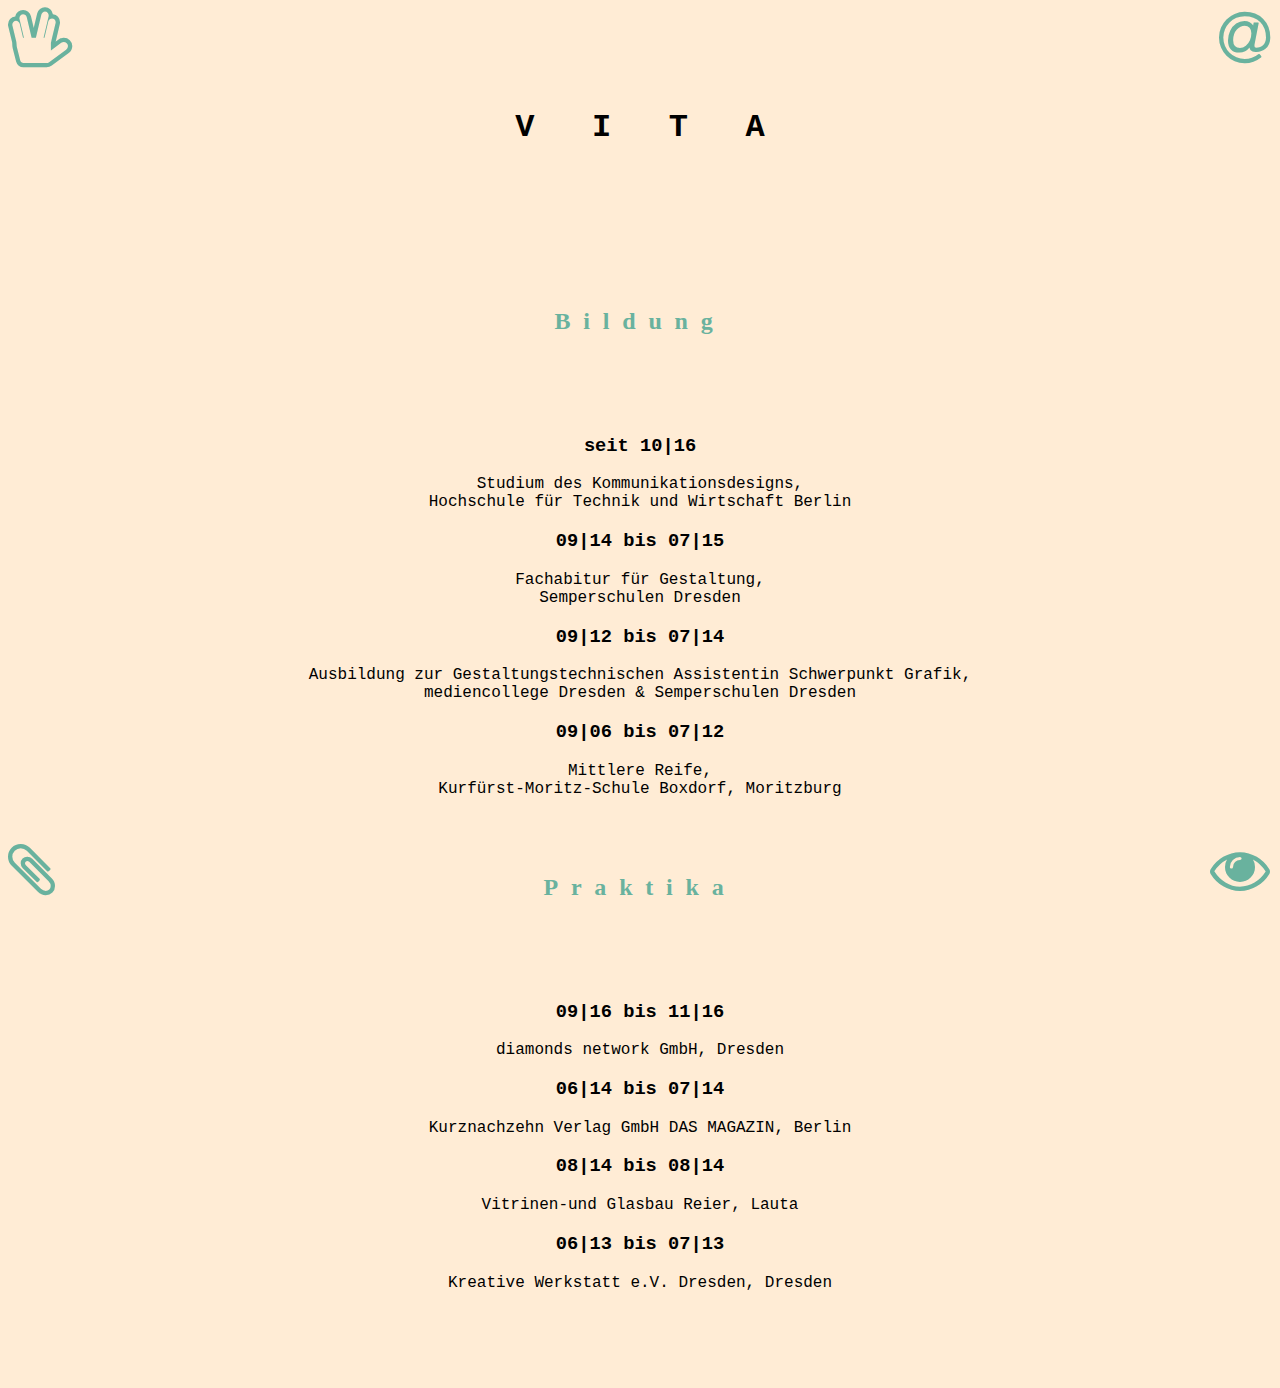
==== index.html @ 3ece0446 "link" ====
<html>
  <head>
    <meta charset="utf-8">
    <title>My Portfolio</title>
    <link href="css/stylesheet.css" rel="stylesheet" type="text/css">

    <link rel="stylesheet" href="https://cdnjs.cloudflare.com/ajax/libs/font-awesome/4.7.0/css/font-awesome.min.css">
  </head>

  <body>



    <div class="icon-home">
      <a href="home.html">
        <i class="fa fa-hand-spock-o" aria-hidden="true" style="font-size:60px;"></i>
      </a>
    </div>

    <div class="icon-contact">
      <a href="contact.html">
        <i class="fa fa-at" aria-hidden="true" style="font-size:60px;"></i>
      </a>
    </div>

    <div class="icon-vita">
      <a href="index.html">
        <i class="fa fa-paperclip" aria-hidden="true" style="font-size:60px;"></i>
      </a>
    </div>

    <div class="icon-work">
      <a href="work.html">
        <i class="fa fa-eye" aria-hidden="true" style="font-size:60px;"></i>
      </a>
    </div>



    <div class="row">

      <header class="title">
        <h1 class="doEm">VITA</h1>
      </header>

      <div class="header">
        <h2>Bildung</h2>
      </div>

      <h3>seit 10|16</h3>
        <p>Studium des Kommunikationsdesigns,<br>Hochschule für Technik und Wirtschaft Berlin</p>

      <h3>09|14 bis 07|15</h3>
        <p>Fachabitur für Gestaltung,<br>Semperschulen Dresden</p>

      <h3>09|12 bis 07|14</h3>
        <p>Ausbildung zur Gestaltungstechnischen Assistentin Schwerpunkt Grafik,</br> mediencollege Dresden &amp; Semperschulen Dresden</p>

      <h3>09|06 bis 07|12</h3>
        <p>Mittlere Reife,<br>Kurfürst-Moritz-Schule Boxdorf, Moritzburg</p>


      <div class="header">
        <h2>Praktika</h2>
      </div>

      <h3>09|16 bis 11|16</h3>
        <p>diamonds network GmbH, Dresden</p>

      <h3>06|14 bis 07|14</h3>
        <p>Kurznachzehn Verlag GmbH DAS MAGAZIN, Berlin</p>

      <h3>08|14 bis 08|14</h3>
        <P>Vitrinen-und Glasbau Reier, Lauta</p>

      <h3>06|13 bis 07|13</h3>
        <p>Kreative Werkstatt e.V. Dresden, Dresden</p>

    </div>


  </body>
</html>
---- css/stylesheet.css ----
body {
  background: #ffecd5
}

.icon-home i {
  position: fixed;
  color:#69b29e
}

.icon-contact i {
  position: fixed;
  right: 10px;
  color:#69b29e
}

.icon-vita i {
  position: fixed;
  bottom: 0px;
  color:#69b29e;
}

.icon-work i {
  position: fixed;
  bottom: 0px;
  right: 10px;
  color:#69b29e
}



.title {
  font-family: Consolas, Courier New, monospace;
  padding-top: 40px;
  padding-bottom: 40px;
  margin-bottom: 40px;
  text-align: center;
}

.doEm {
   letter-spacing: 1.8em;
   padding-left: 1.8em;
}

.header {
  font-family: Times New Roman, serif;
  padding-top: 40px;
  padding-bottom: 40px;
  margin-bottom: 40px;
  text-align: center;
  letter-spacing: 0.8em;
  color:#69b29e
}


.row {
  font-family: Consolas, Courier New, monospace;
  padding-top: 40px;
  padding-bottom: 40px;
  margin-bottom: 40px;
  padding-left: 70px;
  padding-right: 70px;

  text-align: center;

}
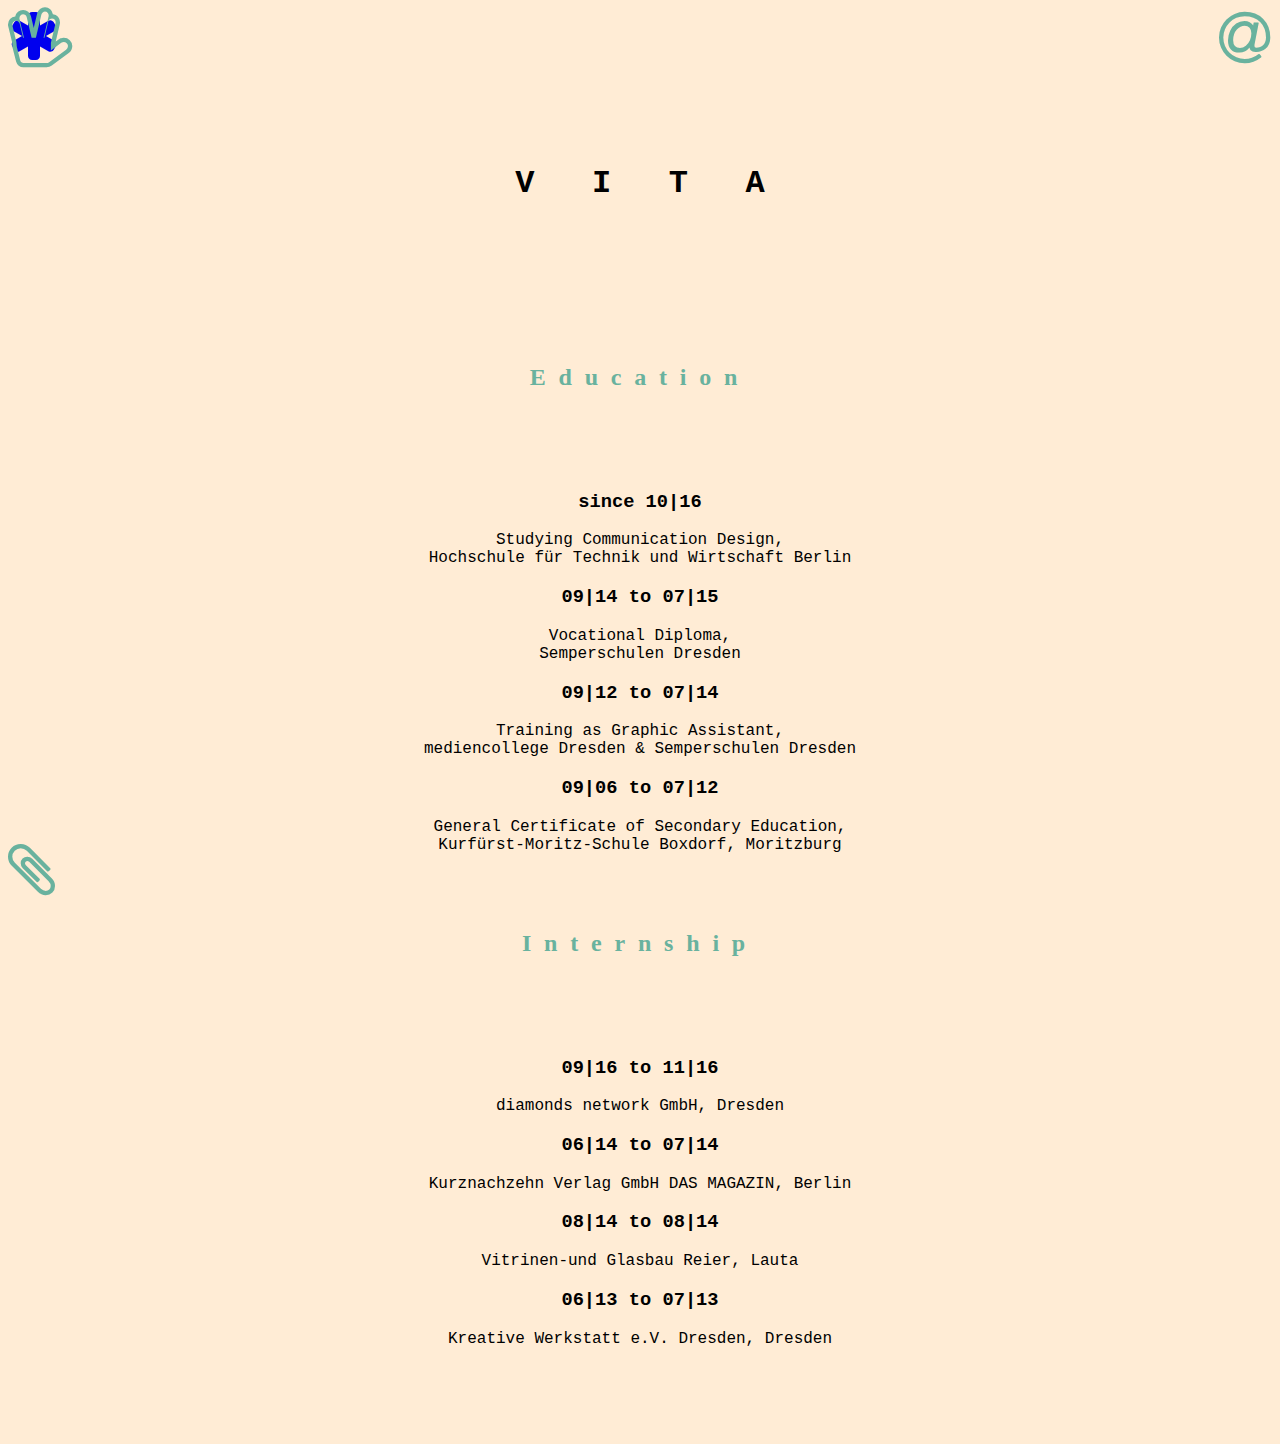
==== commit 7f2a35ce: "rename" ====
--- a/index.html
+++ b/index.html
@@ -1,16 +1,15 @@
 <html>
   <head>
     <meta charset="utf-8">
-    <title>My Portfolio</title>
+    <title>Vita of Mareike Dinger</title>
     <link href="css/stylesheet.css" rel="stylesheet" type="text/css">
-
     <link rel="stylesheet" href="https://cdnjs.cloudflare.com/ajax/libs/font-awesome/4.7.0/css/font-awesome.min.css">
   </head>
 
   <body>
 
 
-
+<!-- Icons Navigation-->
     <div class="icon-home">
       <a href="home.html">
         <i class="fa fa-hand-spock-o" aria-hidden="true" style="font-size:60px;"></i>
@@ -29,13 +28,12 @@
       </a>
     </div>
 
-    <div class="icon-work">
-      <a href="work.html">
-        <i class="fa fa-eye" aria-hidden="true" style="font-size:60px;"></i>
+    <div class="icon-about">
+      <a href="about.html">
+        <i class="fa fa-asterisk" aria-hidden="true" style="font-size:56px;"></i>
       </a>
     </div>
-
-
+<!-- Icons Navigation Ende-->
 
     <div class="row">
 
@@ -44,36 +42,36 @@
       </header>
 
       <div class="header">
-        <h2>Bildung</h2>
+        <h2>Education</h2>
       </div>
 
-      <h3>seit 10|16</h3>
-        <p>Studium des Kommunikationsdesigns,<br>Hochschule für Technik und Wirtschaft Berlin</p>
+      <h3>since 10|16</h3>
+        <p>Studying Communication Design,<br>Hochschule für Technik und Wirtschaft Berlin</p>
 
-      <h3>09|14 bis 07|15</h3>
-        <p>Fachabitur für Gestaltung,<br>Semperschulen Dresden</p>
+      <h3>09|14 to 07|15</h3>
+        <p>Vocational Diploma,<br>Semperschulen Dresden</p>
 
-      <h3>09|12 bis 07|14</h3>
-        <p>Ausbildung zur Gestaltungstechnischen Assistentin Schwerpunkt Grafik,</br> mediencollege Dresden &amp; Semperschulen Dresden</p>
+      <h3>09|12 to 07|14</h3>
+        <p>Training as Graphic Assistant,<br> mediencollege Dresden &amp; Semperschulen Dresden</p>
 
-      <h3>09|06 bis 07|12</h3>
-        <p>Mittlere Reife,<br>Kurfürst-Moritz-Schule Boxdorf, Moritzburg</p>
+      <h3>09|06 to 07|12</h3>
+        <p>General Certificate of Secondary Education,<br>Kurfürst-Moritz-Schule Boxdorf, Moritzburg</p>
 
 
       <div class="header">
-        <h2>Praktika</h2>
+        <h2>Internship</h2>
       </div>
 
-      <h3>09|16 bis 11|16</h3>
+      <h3>09|16 to 11|16</h3>
         <p>diamonds network GmbH, Dresden</p>
 
-      <h3>06|14 bis 07|14</h3>
+      <h3>06|14 to 07|14</h3>
         <p>Kurznachzehn Verlag GmbH DAS MAGAZIN, Berlin</p>
 
-      <h3>08|14 bis 08|14</h3>
+      <h3>08|14 to 08|14</h3>
         <P>Vitrinen-und Glasbau Reier, Lauta</p>
 
-      <h3>06|13 bis 07|13</h3>
+      <h3>06|13 to 07|13</h3>
         <p>Kreative Werkstatt e.V. Dresden, Dresden</p>
 
     </div>
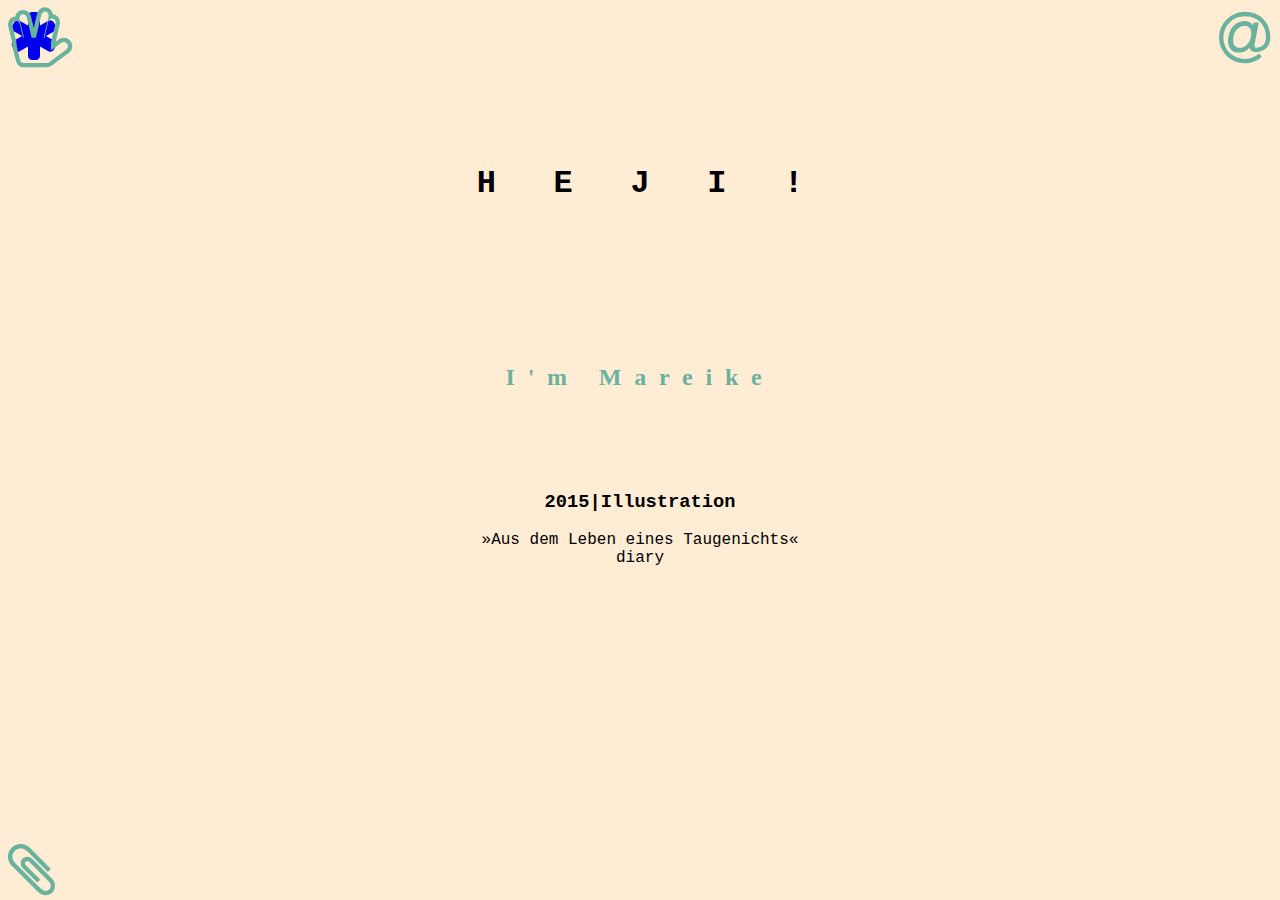
==== commit 6c7393a3: "changed index.html" ====
--- a/index.html
+++ b/index.html
@@ -1,7 +1,9 @@
+
+
 <html>
   <head>
     <meta charset="utf-8">
-    <title>Vita of Mareike Dinger</title>
+    <title>Mareike Dinger</title>
     <link href="css/stylesheet.css" rel="stylesheet" type="text/css">
     <link rel="stylesheet" href="https://cdnjs.cloudflare.com/ajax/libs/font-awesome/4.7.0/css/font-awesome.min.css">
   </head>
@@ -9,9 +11,9 @@
   <body>
 
 
-<!-- Icons Navigation-->
+  <!-- Icons Navigation-->
     <div class="icon-home">
-      <a href="home.html">
+      <a href="index.html">
         <i class="fa fa-hand-spock-o" aria-hidden="true" style="font-size:60px;"></i>
       </a>
     </div>
@@ -23,7 +25,7 @@
     </div>
 
     <div class="icon-vita">
-      <a href="index.html">
+      <a href="vita.html">
         <i class="fa fa-paperclip" aria-hidden="true" style="font-size:60px;"></i>
       </a>
     </div>
@@ -33,48 +35,22 @@
         <i class="fa fa-asterisk" aria-hidden="true" style="font-size:56px;"></i>
       </a>
     </div>
-<!-- Icons Navigation Ende-->
+  <!-- Icons Navigation Ende-->
 
     <div class="row">
 
       <header class="title">
-        <h1 class="doEm">VITA</h1>
+        <h1 class="doEm">HEJI!</h1>
       </header>
 
       <div class="header">
-        <h2>Education</h2>
+        <h2>I'm Mareike</h2>
       </div>
 
-      <h3>since 10|16</h3>
-        <p>Studying Communication Design,<br>Hochschule für Technik und Wirtschaft Berlin</p>
+      <h3>2015|Illustration</h3>
+        <p>»Aus dem Leben eines Taugenichts«<br>diary</p>
+    </div>
 
-      <h3>09|14 to 07|15</h3>
-        <p>Vocational Diploma,<br>Semperschulen Dresden</p>
-
-      <h3>09|12 to 07|14</h3>
-        <p>Training as Graphic Assistant,<br> mediencollege Dresden &amp; Semperschulen Dresden</p>
-
-      <h3>09|06 to 07|12</h3>
-        <p>General Certificate of Secondary Education,<br>Kurfürst-Moritz-Schule Boxdorf, Moritzburg</p>
-
-
-      <div class="header">
-        <h2>Internship</h2>
-      </div>
-
-      <h3>09|16 to 11|16</h3>
-        <p>diamonds network GmbH, Dresden</p>
-
-      <h3>06|14 to 07|14</h3>
-        <p>Kurznachzehn Verlag GmbH DAS MAGAZIN, Berlin</p>
-
-      <h3>08|14 to 08|14</h3>
-        <P>Vitrinen-und Glasbau Reier, Lauta</p>
-
-      <h3>06|13 to 07|13</h3>
-        <p>Kreative Werkstatt e.V. Dresden, Dresden</p>
-
-    </div>
 
 
   </body>
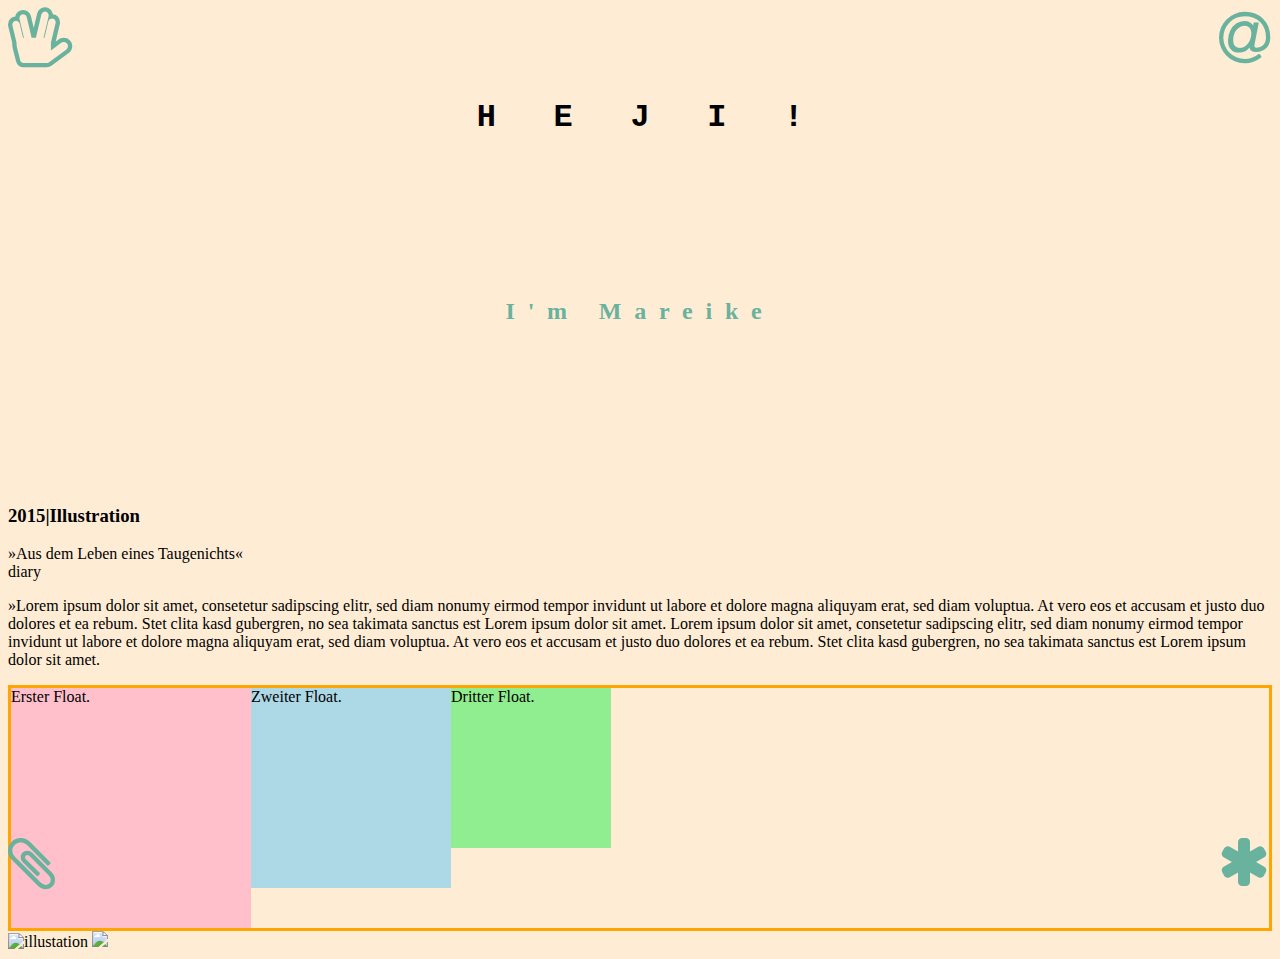
==== commit bf849241: "exercise float" ====
--- a/index.html
+++ b/index.html
@@ -47,11 +47,28 @@
         <h2>I'm Mareike</h2>
       </div>
 
+<!--try-->
+    </div>
+
+    <div class="illustration">
       <h3>2015|Illustration</h3>
         <p>»Aus dem Leben eines Taugenichts«<br>diary</p>
     </div>
 
+    <div class="illustration-text">
+        <p>»Lorem ipsum dolor sit amet, consetetur sadipscing elitr, sed diam nonumy eirmod tempor invidunt ut labore et dolore magna aliquyam erat, sed diam voluptua. At vero eos et accusam et justo duo dolores et ea rebum. Stet clita kasd gubergren, no sea takimata sanctus est Lorem ipsum dolor sit amet. Lorem ipsum dolor sit amet, consetetur sadipscing elitr, sed diam nonumy eirmod tempor invidunt ut labore et dolore magna aliquyam erat, sed diam voluptua. At vero eos et accusam et justo duo dolores et ea rebum. Stet clita kasd gubergren, no sea takimata sanctus est Lorem ipsum dolor sit amet.</p>
+    </div>
+<!--try2-->
 
-
+    <main>
+    	<div id="informationen">
+    		<div class="abschnitt">Erster Float.</div>
+    		<div class="abschnitt zwei">Zweiter Float.</div>
+    		<div class="abschnitt drei">Dritter Float.</div>
+    		<div class="clear"></div>
+    	</div>
+    </main>
+<img src="illustration_1.jpg" alt="illustation">
+<img src="delphin.gif">
   </body>
 </html>
--- a/css/stylesheet.css
+++ b/css/stylesheet.css
@@ -2,6 +2,7 @@
   background: #ffecd5
 }
 
+/* Icons Navigation */
 .icon-home i {
   position: fixed;
   color:#69b29e
@@ -15,27 +16,27 @@
 
 .icon-vita i {
   position: fixed;
-  bottom: 0px;
+  bottom: 6px;
   color:#69b29e;
 }
 
-.icon-work i {
+.icon-about i {
   position: fixed;
-  bottom: 0px;
+  bottom: 10px;
   right: 10px;
+
   color:#69b29e
 }
-
+/* Icons Navigation Ende*/
 
 
 .title {
   font-family: Consolas, Courier New, monospace;
-  padding-top: 40px;
+  padding-top: 70px;
   padding-bottom: 40px;
   margin-bottom: 40px;
   text-align: center;
 }
-
 .doEm {
    letter-spacing: 1.8em;
    padding-left: 1.8em;
@@ -54,12 +55,57 @@
 
 .row {
   font-family: Consolas, Courier New, monospace;
-  padding-top: 40px;
   padding-bottom: 40px;
   margin-bottom: 40px;
   padding-left: 70px;
   padding-right: 70px;
+  text-align: center;
+}
 
-  text-align: center;
+/*try*/
 
+.illustation {
+    float:right;
+    width:13em;
+    background-color:thistle;
 }
+.illustation-text {
+    margin-left: 14em;
+    background-color:lightblue;
+}
+/*try2*/
+#informationen {
+	border: 3px solid orange;
+}
+
+.abschnitt {
+	float: left;
+	width: 15em;
+	height: 15em;
+	background-color: pink;
+}
+
+.zwei {
+	width: 12.5em;
+	height: 12.5em;
+	background-color: lightblue;
+}
+
+.drei {
+	width: 10em;
+	height: 10em;
+	background-color: lightgreen;
+}
+
+.clear {
+	clear: both;
+}
+/* Reset Grundlayout.css bezüglich div-Elementen */
+
+div {
+	height: auto;
+	border: none;
+	margin: 0;
+	padding: 0;
+	width: auto;
+}
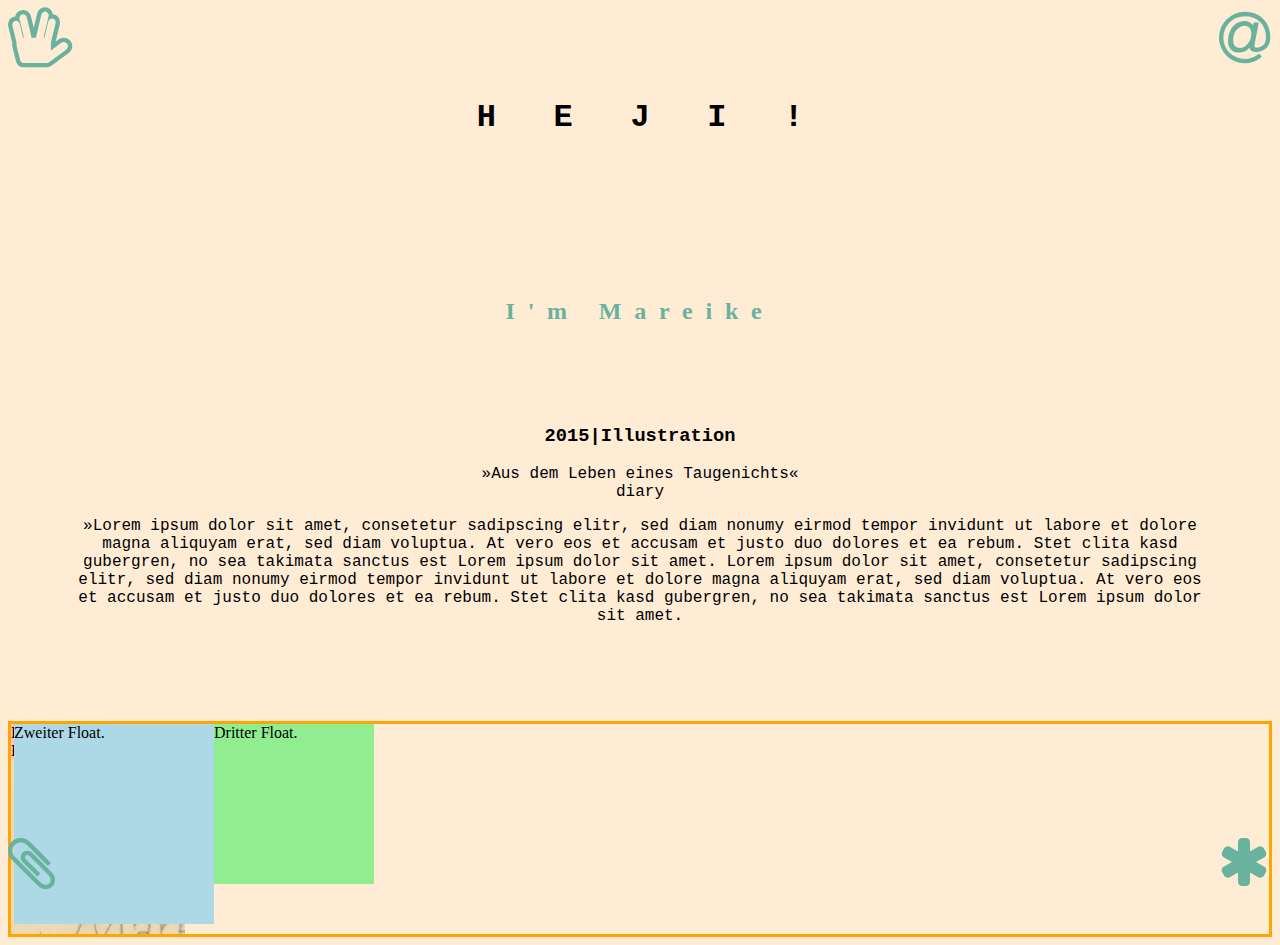
==== commit c7dec366: "created about + contact" ====
--- a/index.html
+++ b/index.html
@@ -8,9 +8,8 @@
     <link rel="stylesheet" href="https://cdnjs.cloudflare.com/ajax/libs/font-awesome/4.7.0/css/font-awesome.min.css">
   </head>
 
+
   <body>
-
-
   <!-- Icons Navigation-->
     <div class="icon-home">
       <a href="index.html">
@@ -37,7 +36,6 @@
     </div>
   <!-- Icons Navigation Ende-->
 
-    <div class="row">
 
       <header class="title">
         <h1 class="doEm">HEJI!</h1>
@@ -48,8 +46,8 @@
       </div>
 
 <!--try-->
-    </div>
 
+  <div class="row">
     <div class="illustration">
       <h3>2015|Illustration</h3>
         <p>»Aus dem Leben eines Taugenichts«<br>diary</p>
@@ -58,17 +56,26 @@
     <div class="illustration-text">
         <p>»Lorem ipsum dolor sit amet, consetetur sadipscing elitr, sed diam nonumy eirmod tempor invidunt ut labore et dolore magna aliquyam erat, sed diam voluptua. At vero eos et accusam et justo duo dolores et ea rebum. Stet clita kasd gubergren, no sea takimata sanctus est Lorem ipsum dolor sit amet. Lorem ipsum dolor sit amet, consetetur sadipscing elitr, sed diam nonumy eirmod tempor invidunt ut labore et dolore magna aliquyam erat, sed diam voluptua. At vero eos et accusam et justo duo dolores et ea rebum. Stet clita kasd gubergren, no sea takimata sanctus est Lorem ipsum dolor sit amet.</p>
     </div>
+  </div>
+
 <!--try2-->
 
     <main>
     	<div id="informationen">
-    		<div class="abschnitt">Erster Float.</div>
+    		<div class="abschnitt">Erster Float.
+            <img src="images/illustration_1_detail_3.jpg" width="174"
+  alt="illustation">
+
+
+        </div>
     		<div class="abschnitt zwei">Zweiter Float.</div>
     		<div class="abschnitt drei">Dritter Float.</div>
     		<div class="clear"></div>
     	</div>
     </main>
-<img src="illustration_1.jpg" alt="illustation">
-<img src="delphin.gif">
+
+
+
+
   </body>
 </html>
--- a/css/stylesheet.css
+++ b/css/stylesheet.css
@@ -80,8 +80,7 @@
 
 .abschnitt {
 	float: left;
-	width: 15em;
-	height: 15em;
+	width: 3px;
 	background-color: pink;
 }
 
@@ -109,3 +108,111 @@
 	padding: 0;
 	width: auto;
 }
+
+
+.picture {
+  width: 3px;
+ height: 3px;
+}
+
+
+/*Kontaktbox*/
+#form-div {
+	background-color:#ffecd5;
+	padding-left:35px;
+	padding-right:35px;
+	padding-top:35px;
+	padding-bottom:80px;
+	width: 450px;
+	float: left;
+	left: 50%;
+	position: absolute;
+  margin-top:30px;
+	margin-left: -260px;
+}
+
+/*Kontaktbox Eingabefelder*/
+.feedback-input {
+	font-family: Consolas, Courier New, monospace;
+  font-weight:500;
+	font-size: 17px;
+	border-radius: 0;
+	line-height: 22px;
+	background-color: #fbfbfb;
+	padding: 13px 13px 13px 13px;
+	margin-bottom: 10px;
+	width:100%;
+  -webkit-box-sizing: border-box;
+	-moz-box-sizing: border-box;
+	-ms-box-sizing: border-box;
+	box-sizing: border-box;
+  border: 3px solid rgba(0,0,0,0);
+}
+/*Effekte bei Schreiben in Textfeld der Kontaktbox*/
+.feedback-input:focus{
+	background: #fff;
+	box-shadow: 0;
+	border: 3px solid #69b29e;
+	color: #69b29e;
+	outline: none;
+  padding: 13px 13px 13px 13px;
+}
+/*irgendwie texteingabefeld*/
+.focused{
+	color:#30aed6;
+	border:#30aed6 solid 3px;
+}
+/*Texteingabefeld "comment"*/
+textarea {
+    width: 100%;
+    height: 150px;
+    line-height: 150%;
+    resize:vertical;
+}
+
+input:focus, textarea:focus {
+	background-color:white;
+}
+
+#button-send {
+	font-family: Consolas, Courier New, monospace;
+  letter-spacing: 2.8em;
+  padding-left: 2.8em;
+	float:left;
+	width: 100%;
+	border: #69b29e solid 4px;
+  cursor: pointer;
+	background-color:#69b29e;
+	color:white;
+	font-size:24px;
+	padding-top:22px;
+	padding-bottom:22px;
+	-webkit-transition: all 0.3s;
+	-moz-transition: all 0.3s;
+	transition: all 0.3s;
+  margin-top:-4px;
+}
+
+
+.ease {
+width: 0px;
+height: 74px;
+background-color: #fbfbfb;
+-webkit-transition: .3s ease;
+-moz-transition: .3s ease;
+-o-transition: .3s ease;
+-ms-transition: .3s ease;
+transition: .3s ease;
+}
+
+
+@media only screen and (max-width: 580px) {
+#form-div{
+  left: 3%;
+  margin-right: 3%;
+  width: 88%;
+  margin-left: 0;
+  padding-left: 3%;
+  padding-right: 3%;
+}
+}
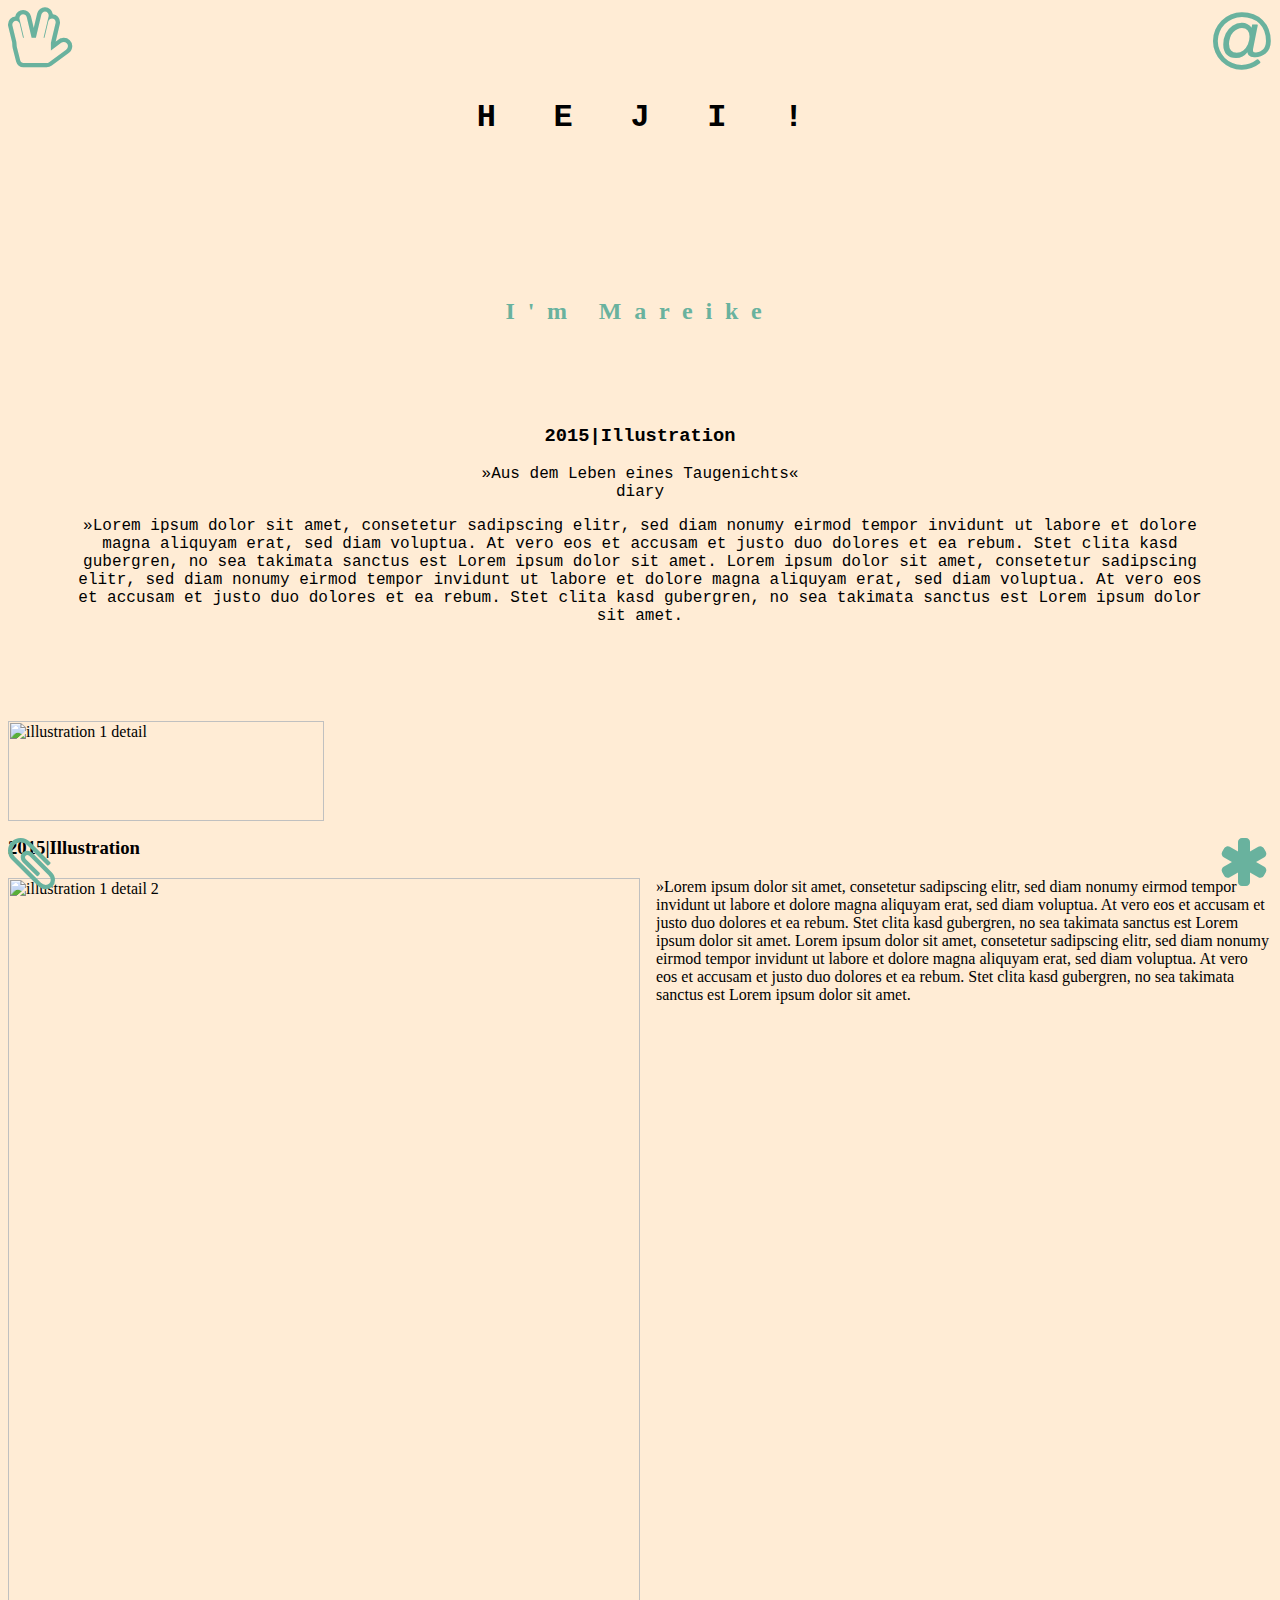
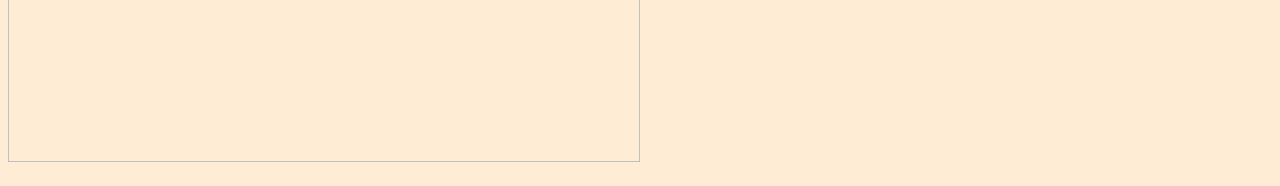
==== commit e1c58e9d: "trying responsive pictures" ====
--- a/index.html
+++ b/index.html
@@ -13,25 +13,25 @@
   <!-- Icons Navigation-->
     <div class="icon-home">
       <a href="index.html">
-        <i class="fa fa-hand-spock-o" aria-hidden="true" style="font-size:60px;"></i>
+        <i class="fa fa-hand-spock-o" aria-hidden="true" style="font-size:60px" title="Home"></i>
       </a>
     </div>
 
     <div class="icon-contact">
       <a href="contact.html">
-        <i class="fa fa-at" aria-hidden="true" style="font-size:60px;"></i>
+        <i class="fa fa-at" aria-hidden="true" style="font-size:67px" title="Contact"></i>
       </a>
     </div>
 
     <div class="icon-vita">
       <a href="vita.html">
-        <i class="fa fa-paperclip" aria-hidden="true" style="font-size:60px;"></i>
+        <i class="fa fa-paperclip" aria-hidden="true" style="font-size:60px" title="Vita"></i>
       </a>
     </div>
 
     <div class="icon-about">
       <a href="about.html">
-        <i class="fa fa-asterisk" aria-hidden="true" style="font-size:56px;"></i>
+        <i class="fa fa-asterisk" aria-hidden="true" style="font-size:56px" title="About"></i>
       </a>
     </div>
   <!-- Icons Navigation Ende-->
@@ -58,19 +58,50 @@
     </div>
   </div>
 
-<!--try2-->
 
-    <main>
-    	<div id="informationen">
-    		<div class="abschnitt">Erster Float.
-            <img src="images/illustration_1_detail_3.jpg" width="174"
-  alt="illustation">
+<!---blah--->
+
+  <article class="float-module md-50">
+    <div class="float-module__image  float-module__image--left">
+      <img src="images/illustration1detail3.jpg" width="10" height="100" alt="illustration 1 detail">
+    </div>
+  </article>
 
 
-        </div>
-    		<div class="abschnitt zwei">Zweiter Float.</div>
-    		<div class="abschnitt drei">Dritter Float.</div>
-    		<div class="clear"></div>
+  <article class="float-module">
+      <h3>2015|Illustration</h3>
+    <div class="float-module__image  float-module__image--left">
+      <img src="images/illustration1detail2.jpg" alt="illustration 1 detail 2">
+    </div>
+    <p>
+    </p>
+    <p>»Lorem ipsum dolor sit amet, consetetur sadipscing elitr, sed diam nonumy eirmod tempor invidunt ut labore et dolore magna aliquyam erat, sed diam voluptua. At vero eos et accusam et justo duo dolores et ea rebum. Stet clita kasd gubergren, no sea takimata sanctus est Lorem ipsum dolor sit amet. Lorem ipsum dolor sit amet, consetetur sadipscing elitr, sed diam nonumy eirmod tempor invidunt ut labore et dolore magna aliquyam erat, sed diam voluptua. At vero eos et accusam et justo duo dolores et ea rebum. Stet clita kasd gubergren, no sea takimata sanctus est Lorem ipsum dolor sit amet.</p>
+  </article>
+
+
+
+
+
+
+
+
+
+
+
+
+
+
+
+
+
+
+
+
+
+
+
+
+
     	</div>
     </main>
 
--- a/css/stylesheet.css
+++ b/css/stylesheet.css
@@ -24,7 +24,6 @@
   position: fixed;
   bottom: 10px;
   right: 10px;
-
   color:#69b29e
 }
 /* Icons Navigation Ende*/
@@ -62,58 +61,75 @@
   text-align: center;
 }
 
-/*try*/
-
-.illustation {
-    float:right;
-    width:13em;
-    background-color:thistle;
-}
-.illustation-text {
-    margin-left: 14em;
-    background-color:lightblue;
-}
-/*try2*/
-#informationen {
-	border: 3px solid orange;
-}
-
-.abschnitt {
-	float: left;
-	width: 3px;
-	background-color: pink;
-}
-
-.zwei {
-	width: 12.5em;
-	height: 12.5em;
-	background-color: lightblue;
-}
-
-.drei {
-	width: 10em;
-	height: 10em;
-	background-color: lightgreen;
-}
-
-.clear {
-	clear: both;
-}
-/* Reset Grundlayout.css bezüglich div-Elementen */
-
-div {
-	height: auto;
-	border: none;
-	margin: 0;
-	padding: 0;
-	width: auto;
-}
-
-
-.picture {
-  width: 3px;
- height: 3px;
-}
+/*blah*/
+
+$module-breakpoint: 25em;
+
+*, ::before, ::after {
+  box-sizing: border-box;
+}
+
+h3 {
+  margin-top: 0;
+}
+
+img {
+  /* Remove whitespace under images: */
+  vertical-align: middle;
+}
+
+
+
+/* Double last margin prevention hack. Not intended for production. */
+.float-module p:last-of-type {
+  margin-bottom: 0;
+}
+
+/*
+  Demonstrate container query-esque responsiveness:
+*/
+@media only screen and (min-width:40em) {
+  .md-50 {
+    max-width: 50%;
+  }
+}
+
+/* The pattern: */
+
+
+
+.float-module__image {
+  min-width: 50%;
+  width: calc((#{$module-breakpoint} - 100%) * 1000);
+  max-width: 100%;
+  margin-bottom: 1rem;
+}
+
+.float-module__image img {
+  width: 100%;
+}
+
+.float-module__image--left {
+  float: left;
+  margin-right: 1rem;
+}
+
+.float-module:after {
+  content: "";
+  display: table;
+  clear: both;
+}
+
+
+
+
+
+
+
+
+
+
+
 
 
 /*Kontaktbox*/
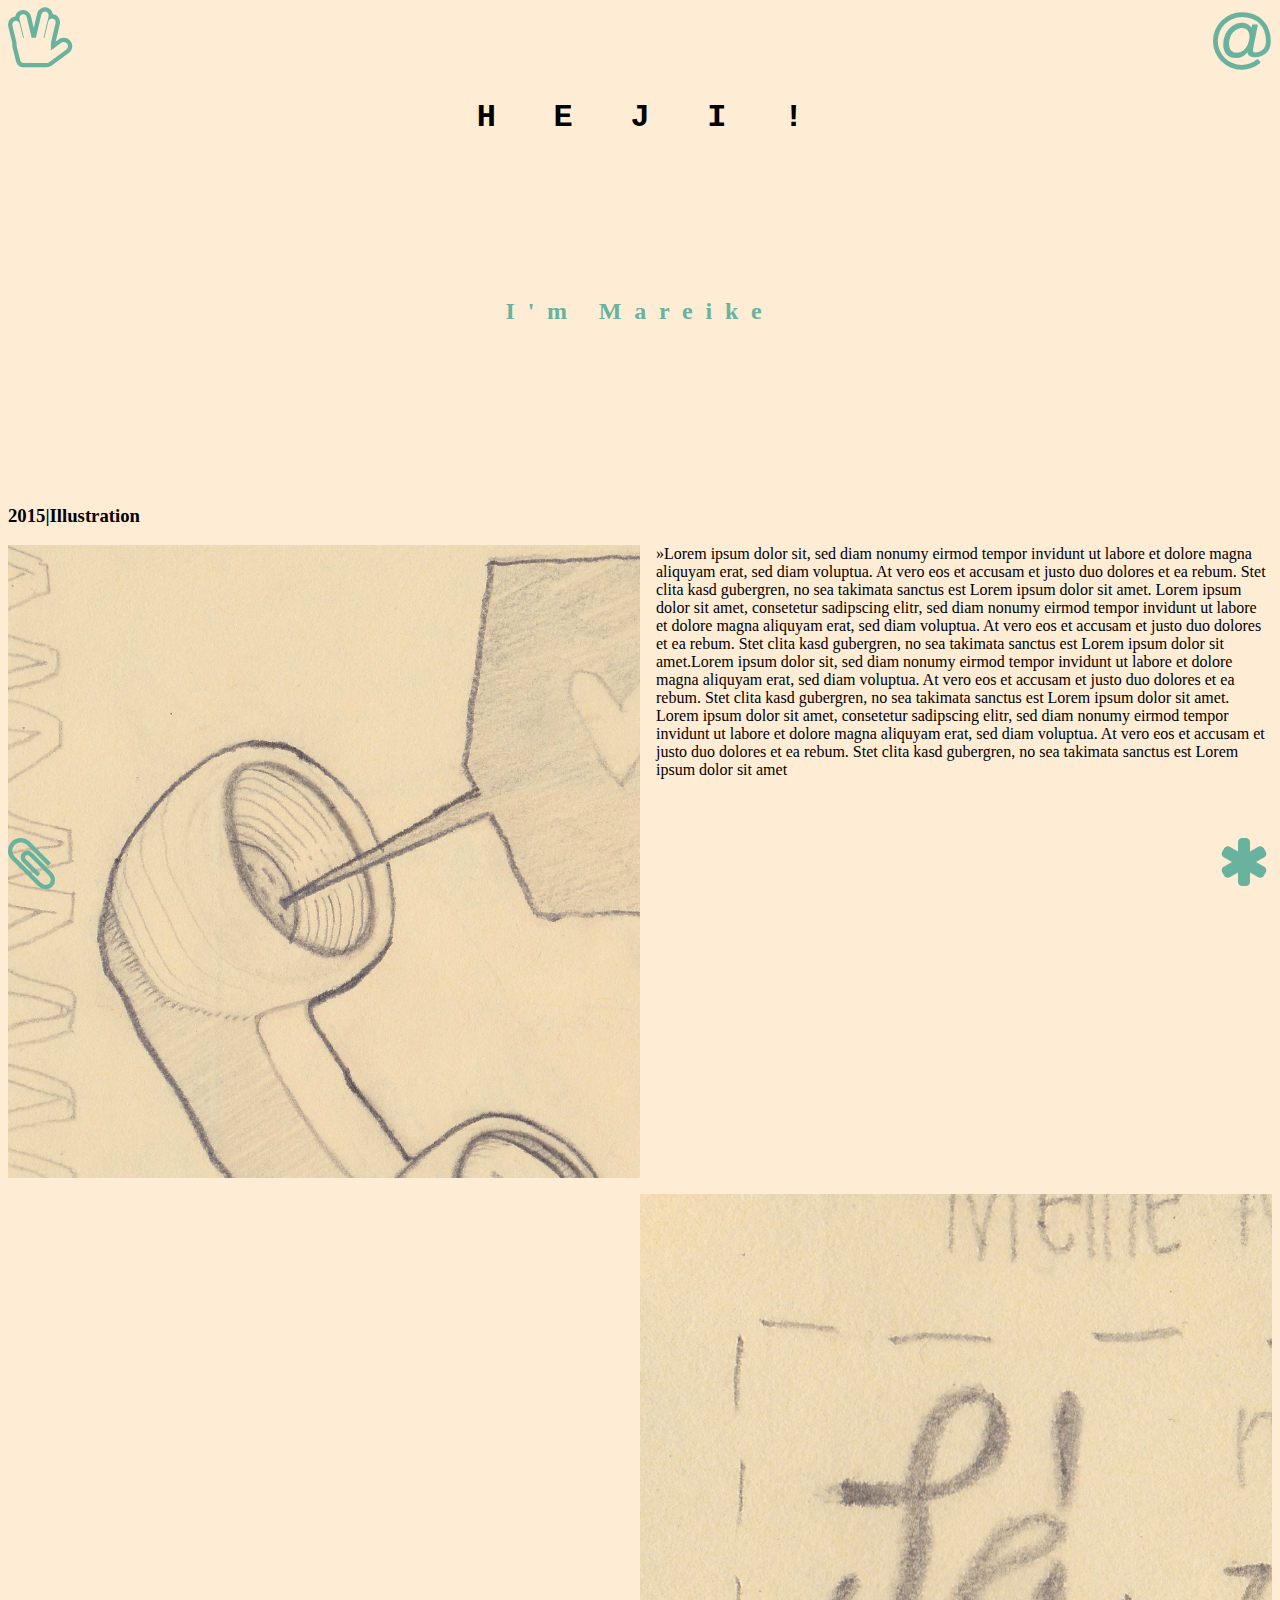
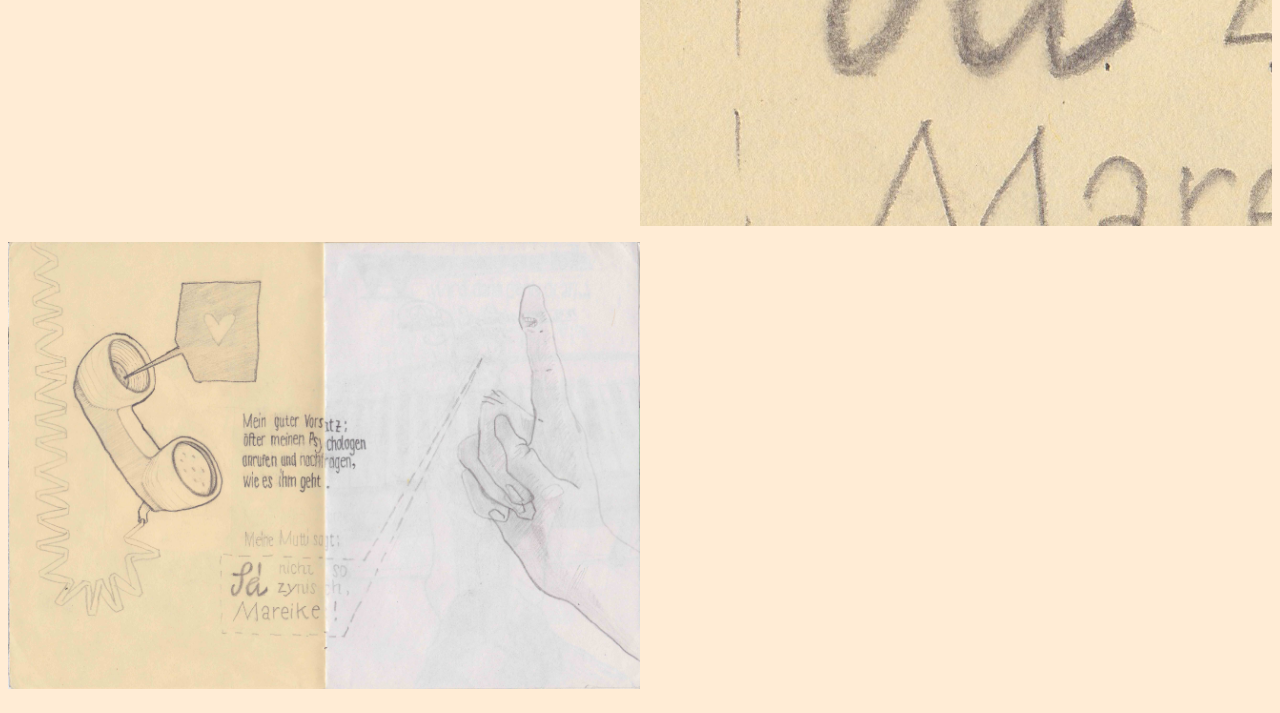
==== commit 0d4cdaf1: "still trying responsive images" ====
--- a/index.html
+++ b/index.html
@@ -48,24 +48,13 @@
 <!--try-->
 
   <div class="row">
-    <div class="illustration">
-      <h3>2015|Illustration</h3>
-        <p>»Aus dem Leben eines Taugenichts«<br>diary</p>
+
     </div>
 
-    <div class="illustration-text">
-        <p>»Lorem ipsum dolor sit amet, consetetur sadipscing elitr, sed diam nonumy eirmod tempor invidunt ut labore et dolore magna aliquyam erat, sed diam voluptua. At vero eos et accusam et justo duo dolores et ea rebum. Stet clita kasd gubergren, no sea takimata sanctus est Lorem ipsum dolor sit amet. Lorem ipsum dolor sit amet, consetetur sadipscing elitr, sed diam nonumy eirmod tempor invidunt ut labore et dolore magna aliquyam erat, sed diam voluptua. At vero eos et accusam et justo duo dolores et ea rebum. Stet clita kasd gubergren, no sea takimata sanctus est Lorem ipsum dolor sit amet.</p>
-    </div>
-  </div>
 
 
 <!---blah--->
 
-  <article class="float-module md-50">
-    <div class="float-module__image  float-module__image--left">
-      <img src="images/illustration1detail3.jpg" width="10" height="100" alt="illustration 1 detail">
-    </div>
-  </article>
 
 
   <article class="float-module">
@@ -73,13 +62,21 @@
     <div class="float-module__image  float-module__image--left">
       <img src="images/illustration1detail2.jpg" alt="illustration 1 detail 2">
     </div>
-    <p>
-    </p>
-    <p>»Lorem ipsum dolor sit amet, consetetur sadipscing elitr, sed diam nonumy eirmod tempor invidunt ut labore et dolore magna aliquyam erat, sed diam voluptua. At vero eos et accusam et justo duo dolores et ea rebum. Stet clita kasd gubergren, no sea takimata sanctus est Lorem ipsum dolor sit amet. Lorem ipsum dolor sit amet, consetetur sadipscing elitr, sed diam nonumy eirmod tempor invidunt ut labore et dolore magna aliquyam erat, sed diam voluptua. At vero eos et accusam et justo duo dolores et ea rebum. Stet clita kasd gubergren, no sea takimata sanctus est Lorem ipsum dolor sit amet.</p>
+      <p>»Lorem ipsum dolor sit, sed diam nonumy eirmod tempor invidunt ut labore et dolore magna aliquyam erat, sed diam voluptua. At vero eos et accusam et justo duo dolores et ea rebum. Stet clita kasd gubergren, no sea takimata sanctus est Lorem ipsum dolor sit amet. Lorem ipsum dolor sit amet, consetetur sadipscing elitr, sed diam nonumy eirmod tempor invidunt ut labore et dolore magna aliquyam erat, sed diam voluptua. At vero eos et accusam et justo duo dolores et ea rebum. Stet clita kasd gubergren, no sea takimata sanctus est Lorem ipsum dolor sit amet.Lorem ipsum dolor sit, sed diam nonumy eirmod tempor invidunt ut labore et dolore magna aliquyam erat, sed diam voluptua. At vero eos et accusam et justo duo dolores et ea rebum. Stet clita kasd gubergren, no sea takimata sanctus est Lorem ipsum dolor sit amet. Lorem ipsum dolor sit amet, consetetur sadipscing elitr, sed diam nonumy eirmod tempor invidunt ut labore et dolore magna aliquyam erat, sed diam voluptua. At vero eos et accusam et justo duo dolores et ea rebum. Stet clita kasd gubergren, no sea takimata sanctus est Lorem ipsum dolor sit amet</p>
   </article>
 
 
+  <article class="float-module md-50">
+    <div class="float-module__image  float-module__image--right">
+      <img src="images/illustration1detail3.jpg" alt="illustration 1 detail">
+    </div>
+  </article>
 
+  <article class="float-module">
+    <div class="float-module__image  float-module__image--left">
+      <img src="images/illustration1.jpg" alt="illustration 1">
+    </div>
+  </article>
 
 
 
--- a/css/stylesheet.css
+++ b/css/stylesheet.css
@@ -61,10 +61,10 @@
   text-align: center;
 }
 
+
+
 /*blah*/
-
 $module-breakpoint: 25em;
-
 *, ::before, ::after {
   box-sizing: border-box;
 }
@@ -79,7 +79,6 @@
 }
 
 
-
 /* Double last margin prevention hack. Not intended for production. */
 .float-module p:last-of-type {
   margin-bottom: 0;
@@ -87,21 +86,20 @@
 
 /*
   Demonstrate container query-esque responsiveness:
+
+  BIldgröße einstellen md-50  Media Queries
 */
-@media only screen and (min-width:40em) {
+@media only screen and  {
   .md-50 {
     max-width: 50%;
   }
 }
 
 /* The pattern: */
-
-
-
 .float-module__image {
   min-width: 50%;
   width: calc((#{$module-breakpoint} - 100%) * 1000);
-  max-width: 100%;
+  max-width: 50%;
   margin-bottom: 1rem;
 }
 
@@ -112,6 +110,11 @@
 .float-module__image--left {
   float: left;
   margin-right: 1rem;
+}
+
+.float-module__image--right {
+  float: right;
+  margin-left: 1rem;
 }
 
 .float-module:after {
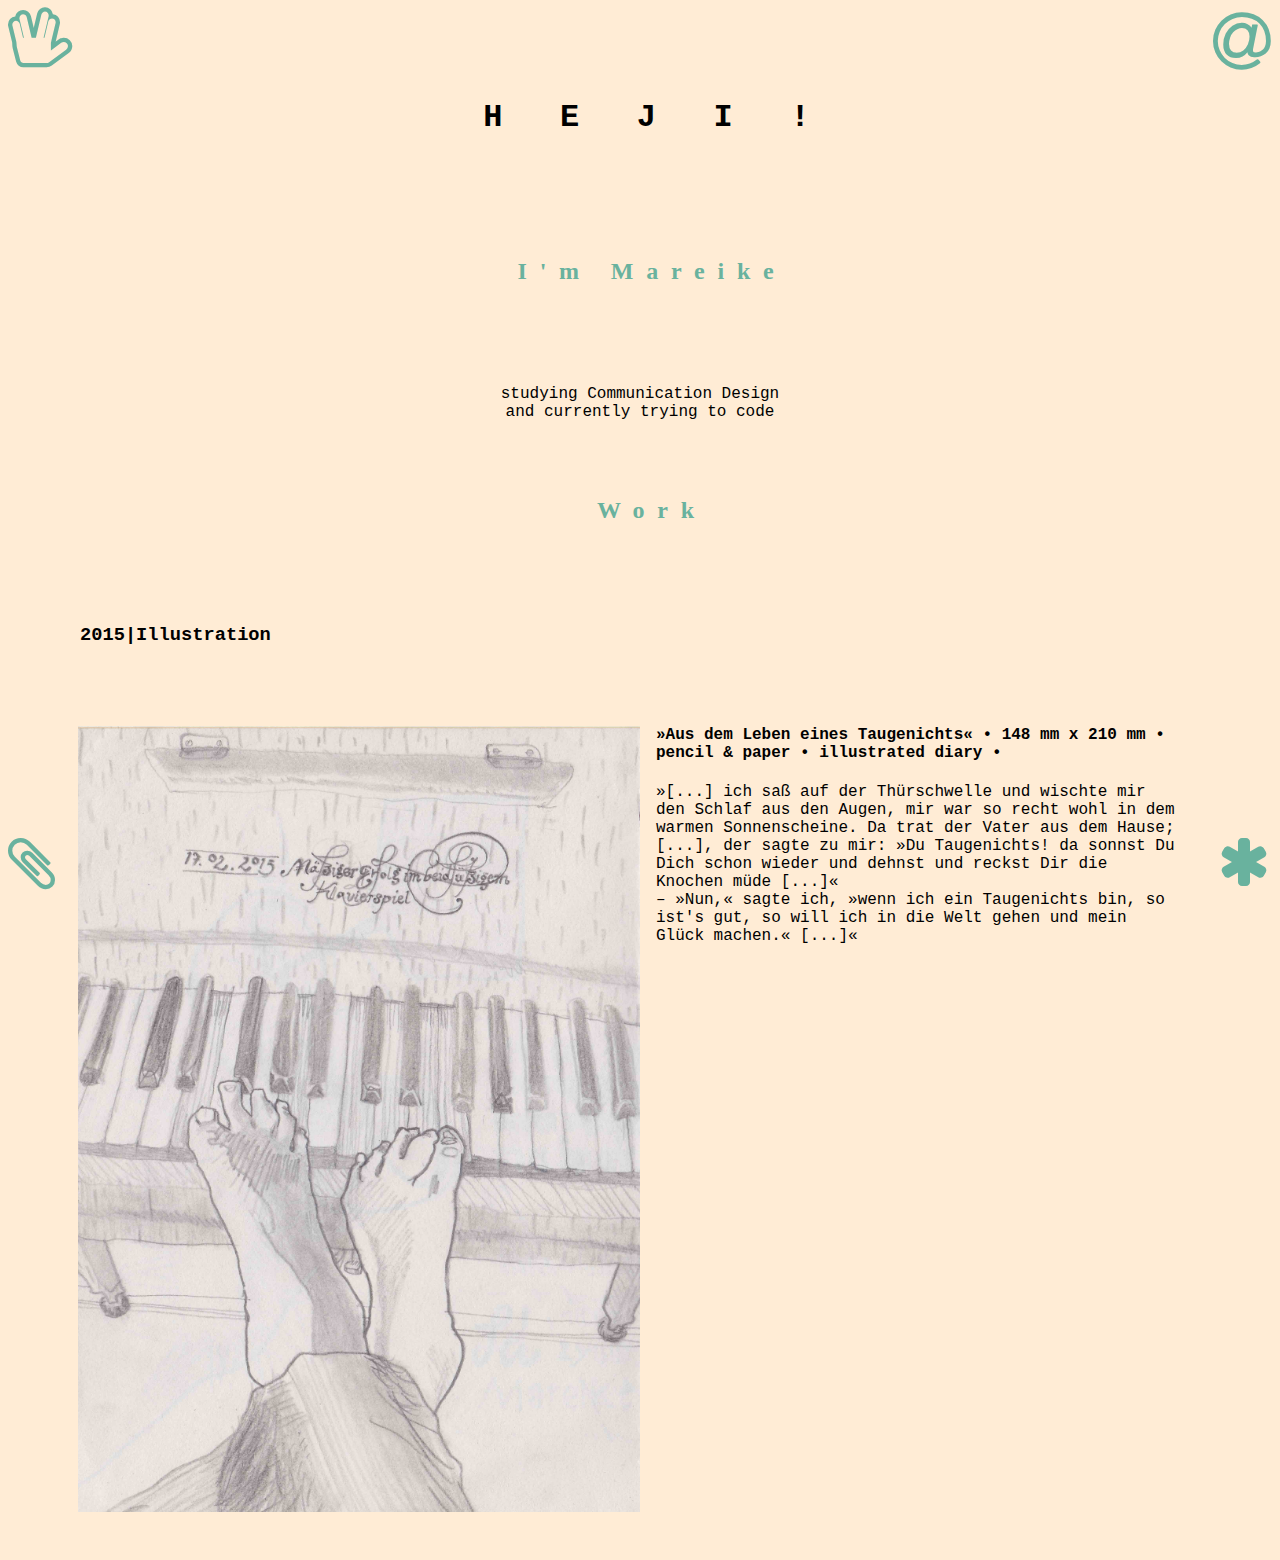
==== commit 3c5a9c06: "final version" ====
--- a/index.html
+++ b/index.html
@@ -7,6 +7,7 @@
     <link href="css/stylesheet.css" rel="stylesheet" type="text/css">
     <link rel="stylesheet" href="https://cdnjs.cloudflare.com/ajax/libs/font-awesome/4.7.0/css/font-awesome.min.css">
   </head>
+
 
 
   <body>
@@ -37,6 +38,7 @@
   <!-- Icons Navigation Ende-->
 
 
+
       <header class="title">
         <h1 class="doEm">HEJI!</h1>
       </header>
@@ -45,63 +47,29 @@
         <h2>I'm Mareike</h2>
       </div>
 
-<!--try-->
+      <div class="row">
+        <p>studying Communication Design<br>and currently trying to code</p>
+      </row>
 
-  <div class="row">
+      <div class="header">
+          <h2>Work</h2>
+      </div>
 
-    </div>
+      <h3 class="left">2015|Illustration</h3>
 
-
-
-<!---blah--->
-
-
-
-  <article class="float-module">
-      <h3>2015|Illustration</h3>
-    <div class="float-module__image  float-module__image--left">
-      <img src="images/illustration1detail2.jpg" alt="illustration 1 detail 2">
-    </div>
-      <p>»Lorem ipsum dolor sit, sed diam nonumy eirmod tempor invidunt ut labore et dolore magna aliquyam erat, sed diam voluptua. At vero eos et accusam et justo duo dolores et ea rebum. Stet clita kasd gubergren, no sea takimata sanctus est Lorem ipsum dolor sit amet. Lorem ipsum dolor sit amet, consetetur sadipscing elitr, sed diam nonumy eirmod tempor invidunt ut labore et dolore magna aliquyam erat, sed diam voluptua. At vero eos et accusam et justo duo dolores et ea rebum. Stet clita kasd gubergren, no sea takimata sanctus est Lorem ipsum dolor sit amet.Lorem ipsum dolor sit, sed diam nonumy eirmod tempor invidunt ut labore et dolore magna aliquyam erat, sed diam voluptua. At vero eos et accusam et justo duo dolores et ea rebum. Stet clita kasd gubergren, no sea takimata sanctus est Lorem ipsum dolor sit amet. Lorem ipsum dolor sit amet, consetetur sadipscing elitr, sed diam nonumy eirmod tempor invidunt ut labore et dolore magna aliquyam erat, sed diam voluptua. At vero eos et accusam et justo duo dolores et ea rebum. Stet clita kasd gubergren, no sea takimata sanctus est Lorem ipsum dolor sit amet</p>
-  </article>
-
-
-  <article class="float-module md-50">
-    <div class="float-module__image  float-module__image--right">
-      <img src="images/illustration1detail3.jpg" alt="illustration 1 detail">
-    </div>
-  </article>
-
-  <article class="float-module">
-    <div class="float-module__image  float-module__image--left">
-      <img src="images/illustration1.jpg" alt="illustration 1">
-    </div>
-  </article>
-
-
-
-
-
-
-
-
-
-
-
-
-
-
-
-
-
-
-
-
-
-
-    	</div>
-    </main>
-
+      <!---responsive Bild--->
+      <div class="float-module__image  float-module__image--left">
+        <img src="images/illustration3.jpg" alt="illustration 1 detail 2">
+      </div>
+      <div class="left">
+        <h4>»Aus dem Leben eines Taugenichts« • 148 mm x 210 mm • pencil  &amp; paper • illustrated diary • </h4>
+        <p>  »[...] ich saß auf der Thürschwelle und wischte mir den Schlaf aus den Augen, mir war so recht wohl in
+          dem warmen Sonnenscheine. Da trat der Vater aus dem Hause; [...], der sagte zu mir: »Du Taugenichts!
+          da sonnst Du Dich schon wieder und  dehnst  und  reckst  Dir  die  Knochen  müde [...]« <br>
+          – »Nun,« sagte ich, »wenn ich  ein  Taugenichts  bin,  so  ist's  gut,  so will  ich  in  die  Welt
+          gehen  und  mein  Glück machen.« [...]«
+        </p>
+      </div class="left">
 
 
 
--- a/css/stylesheet.css
+++ b/css/stylesheet.css
@@ -2,6 +2,8 @@
   background: #ffecd5
 }
 
+
+
 /* Icons Navigation */
 .icon-home i {
   position: fixed;
@@ -27,19 +29,22 @@
   color:#69b29e
 }
 /* Icons Navigation Ende*/
+
 
 
 .title {
   font-family: Consolas, Courier New, monospace;
   padding-top: 70px;
   padding-bottom: 40px;
-  margin-bottom: 40px;
-  text-align: center;
-}
+    text-align: center;
+}
+
 .doEm {
    letter-spacing: 1.8em;
-   padding-left: 1.8em;
-}
+   padding-left: 2.2em;
+}
+
+
 
 .header {
   font-family: Times New Roman, serif;
@@ -48,8 +53,11 @@
   margin-bottom: 40px;
   text-align: center;
   letter-spacing: 0.8em;
-  color:#69b29e
-}
+  padding-left: 1.5em;
+  color:#69b29e
+
+}
+
 
 
 .row {
@@ -63,81 +71,20 @@
 
 
 
-/*blah*/
-$module-breakpoint: 25em;
-*, ::before, ::after {
-  box-sizing: border-box;
-}
-
-h3 {
-  margin-top: 0;
-}
-
-img {
-  /* Remove whitespace under images: */
-  vertical-align: middle;
-}
-
-
-/* Double last margin prevention hack. Not intended for production. */
-.float-module p:last-of-type {
-  margin-bottom: 0;
-}
-
-/*
-  Demonstrate container query-esque responsiveness:
-
-  BIldgröße einstellen md-50  Media Queries
-*/
-@media only screen and  {
-  .md-50 {
-    max-width: 50%;
-  }
-}
-
-/* The pattern: */
-.float-module__image {
-  min-width: 50%;
-  width: calc((#{$module-breakpoint} - 100%) * 1000);
-  max-width: 50%;
-  margin-bottom: 1rem;
-}
-
-.float-module__image img {
-  width: 100%;
-}
-
-.float-module__image--left {
-  float: left;
-  margin-right: 1rem;
-}
-
-.float-module__image--right {
-  float: right;
-  margin-left: 1rem;
-}
-
-.float-module:after {
-  content: "";
-  display: table;
-  clear: both;
-}
-
-
-
-
-
-
-
-
-
-
+/*Text index zu Illustration*/
+.left {
+  font-family: Consolas, Courier New, monospace;
+  padding-bottom: 40px;
+  margin-bottom: 40px;
+  padding-left: 2px;
+  padding-right: 20px;
+  text-align: left;
+}
 
 
 
 /*Kontaktbox*/
 #form-div {
-	background-color:#ffecd5;
 	padding-left:35px;
 	padding-right:35px;
 	padding-top:35px;
@@ -167,6 +114,7 @@
 	box-sizing: border-box;
   border: 3px solid rgba(0,0,0,0);
 }
+
 /*Effekte bei Schreiben in Textfeld der Kontaktbox*/
 .feedback-input:focus{
 	background: #fff;
@@ -176,23 +124,26 @@
 	outline: none;
   padding: 13px 13px 13px 13px;
 }
-/*irgendwie texteingabefeld*/
+
+/*Texteingabefeld*/
 .focused{
 	color:#30aed6;
 	border:#30aed6 solid 3px;
 }
-/*Texteingabefeld "comment"*/
+
+/*Texteingabefeld "Comment"*/
 textarea {
-    width: 100%;
-    height: 150px;
-    line-height: 150%;
-    resize:vertical;
+  width: 100%;
+  height: 150px;
+  line-height: 150%;
+  resize:vertical;
 }
 
 input:focus, textarea:focus {
 	background-color:white;
 }
 
+/*Send-Button*/
 #button-send {
 	font-family: Consolas, Courier New, monospace;
   letter-spacing: 2.8em;
@@ -212,18 +163,16 @@
   margin-top:-4px;
 }
 
-
 .ease {
-width: 0px;
-height: 74px;
-background-color: #fbfbfb;
--webkit-transition: .3s ease;
--moz-transition: .3s ease;
--o-transition: .3s ease;
--ms-transition: .3s ease;
-transition: .3s ease;
-}
-
+  width: 0px;
+  height: 74px;
+  background-color: #fbfbfb;
+  -webkit-transition: .3s ease;
+  -moz-transition: .3s ease;
+  -o-transition: .3s ease;
+  -ms-transition: .3s ease;
+  transition: .3s ease;
+}
 
 @media only screen and (max-width: 580px) {
 #form-div{
@@ -235,3 +184,37 @@
   padding-right: 3%;
 }
 }
+
+
+
+/*responsive Bild index*/
+$module-breakpoint: 25em;
+*, ::before, ::after {
+  box-sizing: border-box;
+}
+
+img {
+  vertical-align: middle;
+}
+
+.float-module__image {
+  min-width: 50%;
+  width: calc((#{$module-breakpoint} - 100%) * 1000);
+  max-width: 50%;
+  margin-bottom: 3rem;
+}
+
+.float-module__image img {
+  width: 100%;
+}
+
+.float-module__image--left {
+  float: left;
+  margin-right: 1rem;
+}
+
+.float-module:after {
+  content: "";
+  display: table;
+  clear: both;
+}
